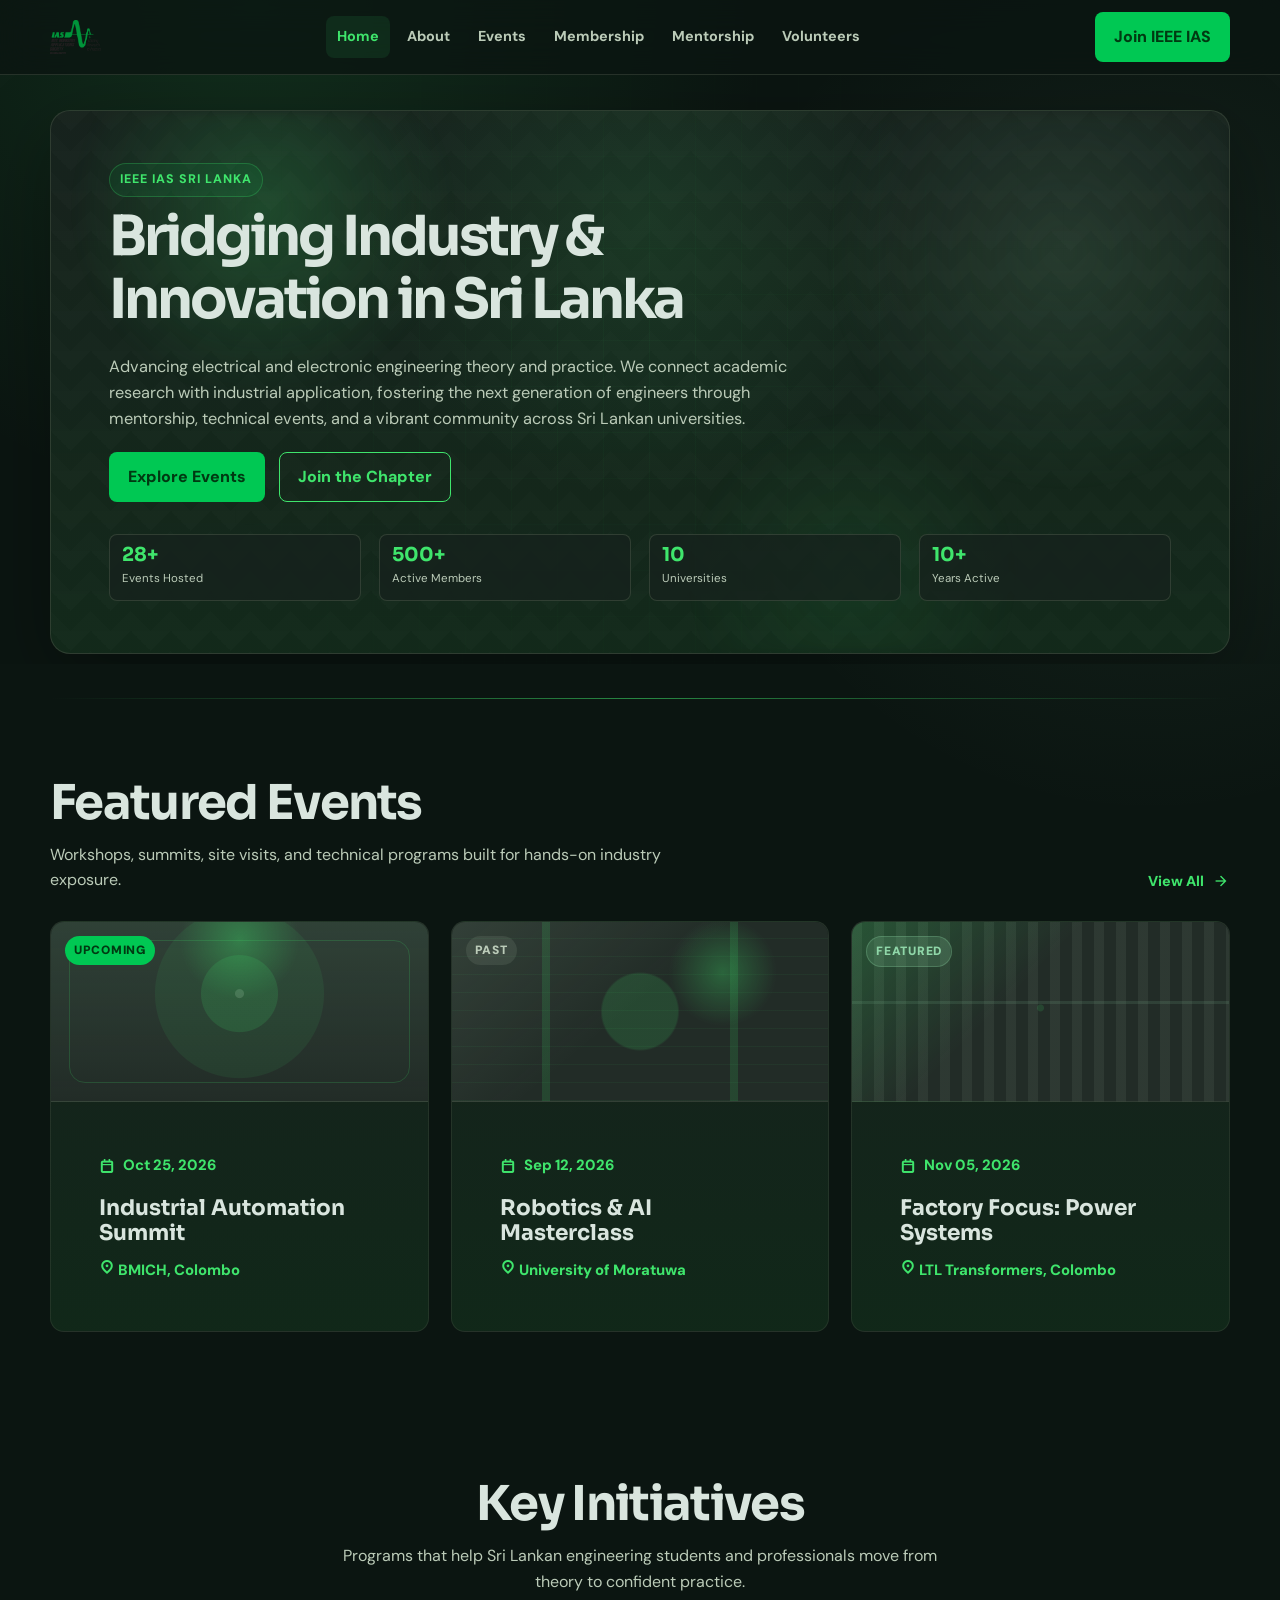
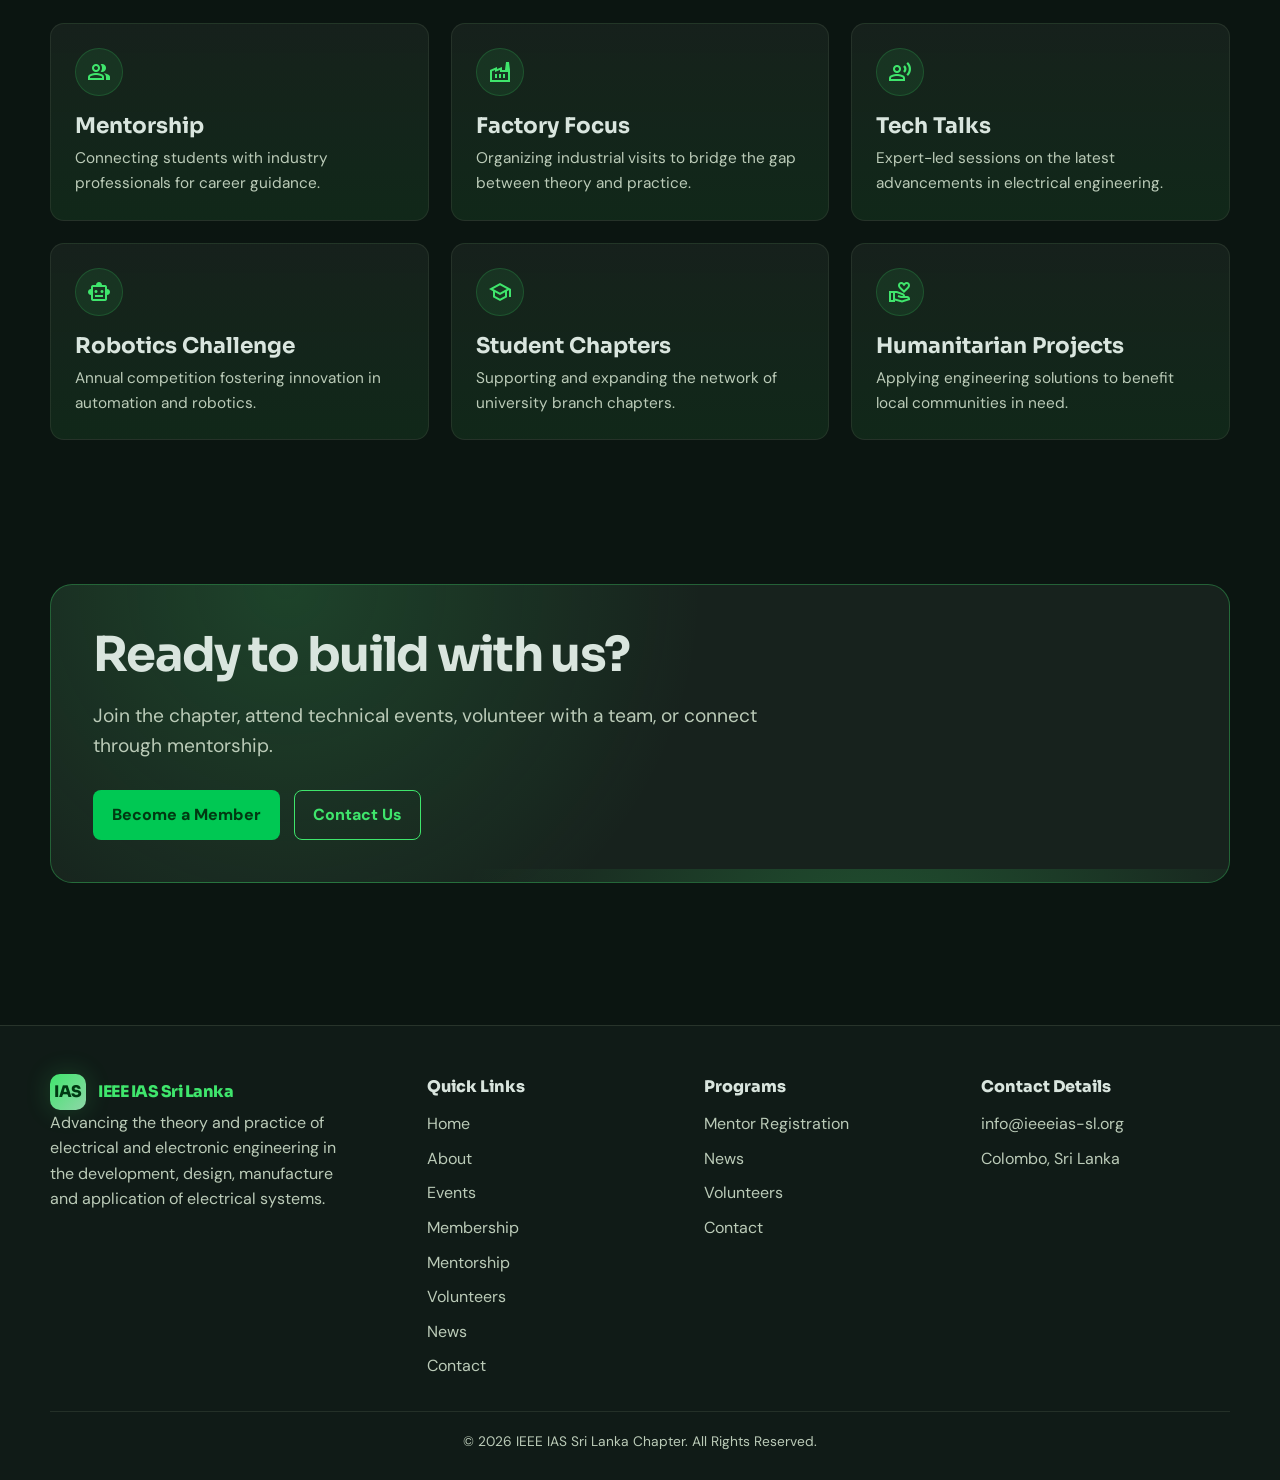
==== index.html @ dbc1af35 "web basics" ====
﻿<!DOCTYPE html>
<html lang="en">
<head>
  <meta charset="UTF-8">
  <meta name="viewport" content="width=device-width, initial-scale=1.0">
  <title>IEEE IAS Sri Lanka</title>
  <link rel="preconnect" href="https://fonts.googleapis.com">
  <link rel="preconnect" href="https://fonts.gstatic.com" crossorigin>
  <link href="https://fonts.googleapis.com/css2?family=DM+Sans:wght@400;500;700;800&family=Sora:wght@400;700;800&display=swap" rel="stylesheet">
  <link rel="stylesheet" href="https://fonts.googleapis.com/css2?family=Material+Symbols+Outlined:wght@100..700&display=swap">
  <link rel="stylesheet" href="assets/css/styles.css">
</head>
<body data-page="home">
  <div class="loader" id="pageLoader">
    <div class="loader-content">
      <div class="loader-spinner"></div>
      <p class="loader-text">Loading IEEE IAS Sri Lanka</p>
    </div>
  </div>
  <header class="site-header">
    <div class="container nav">
      <a class="brand" href="index.html"><img class="brand-logo" src="assets/images/Layer 0.png" alt="IEEE IAS Sri Lanka"></a>
      <nav class="nav-links" aria-label="Main navigation">
        <a href="index.html">Home</a>
        <a href="about.html">About</a>
        <a href="event-detail.html">Events</a>
        <a href="membership.html">Membership</a>
        <a href="mentorship.html">Mentorship</a>
        <a href="volunteers.html">Volunteers</a>
      </nav>
      <div class="nav-actions">
        <a class="btn btn-primary" href="membership.html">Join IEEE IAS</a>
        <button class="menu-toggle" type="button" aria-label="Open menu" aria-expanded="false" data-menu-toggle><span></span><span></span><span></span></button>
      </div>
    </div>
  </header>
  <main>
    <section class="hero home-hero">
      <div class="container">
        <div class="hero-panel reveal">
          <div class="hero-panel-glow"></div>
          <div class="hero-panel-grid"></div>
          <div class="hero-copy reveal" style="--reveal-delay: 0.05s;">
            <span class="eyebrow">IEEE IAS Sri Lanka</span>
            <h1>Bridging Industry & Innovation in Sri Lanka</h1>
            <p class="lead">Advancing electrical and electronic engineering theory and practice. We connect academic research with industrial application, fostering the next generation of engineers through mentorship, technical events, and a vibrant community across Sri Lankan universities.</p>
            <div class="hero-actions">
              <a class="btn btn-primary" href="events.html">Explore Events</a>
              <a class="btn btn-secondary" href="membership.html">Join the Chapter</a>
            </div>
          </div>
          <div class="stats reveal" style="--reveal-delay: 0.18s;">
            <div class="stat"><strong data-count="28" data-suffix="+">0</strong><span>Events Hosted</span></div>
            <div class="stat"><strong data-count="500" data-suffix="+">0</strong><span>Active Members</span></div>
            <div class="stat"><strong data-count="10">0</strong><span>Universities</span></div>
            <div class="stat"><strong data-count="10" data-suffix="+">0</strong><span>Years Active</span></div>
          </div>
        </div>
      </div>
    </section>

    <div class="container">
      <div class="home-divider"></div>
    </div>

    <section class="section">
      <div class="container">
        <div class="section-header reveal" style="--reveal-delay: 0.08s;">
          <div>
            <h2>Featured Events</h2>
            <p>Workshops, summits, site visits, and technical programs built for hands-on industry exposure.</p>
          </div>
          <a class="section-link" href="events.html">View All <span class="material-symbols-outlined">arrow_forward</span></a>
        </div>
        <div class="grid grid-3 feature-grid">
          <article class="card event-card home-card reveal" style="--reveal-delay: 0.12s;">
            <div class="media conference poster industrial-poster">
              <span class="badge primary home-badge">Upcoming</span>
            </div>
            <div class="event-meta compact"><span><span class="material-symbols-outlined">calendar_today</span> Oct 25, 2026</span></div>
            <h3>Industrial Automation Summit</h3>
            <div class="event-meta"><span><span class="material-symbols-outlined">location_on</span> BMICH, Colombo</span></div>
          </article>
          <article class="card event-card home-card reveal" style="--reveal-delay: 0.18s;">
            <div class="media robotics poster robotics-poster">
              <span class="badge ghost home-badge">Past</span>
            </div>
            <div class="event-meta compact"><span><span class="material-symbols-outlined">calendar_today</span> Sep 12, 2026</span></div>
            <h3>Robotics & AI Masterclass</h3>
            <div class="event-meta"><span><span class="material-symbols-outlined">location_on</span> University of Moratuwa</span></div>
          </article>
          <article class="card event-card home-card reveal" style="--reveal-delay: 0.24s;">
            <div class="media factory poster factory-poster">
              <span class="badge soft home-badge">Featured</span>
            </div>
            <div class="event-meta compact"><span><span class="material-symbols-outlined">calendar_today</span> Nov 05, 2026</span></div>
            <h3>Factory Focus: Power Systems</h3>
            <div class="event-meta"><span><span class="material-symbols-outlined">location_on</span> LTL Transformers, Colombo</span></div>
          </article>
        </div>
      </div>
    </section>

    <section class="section">
      <div class="container">
        <div class="section-header center reveal" style="--reveal-delay: 0.08s;">
          <h2>Key Initiatives</h2>
          <p>Programs that help Sri Lankan engineering students and professionals move from theory to confident practice.</p>
        </div>
        <div class="grid grid-3 initiative-grid">
          <div class="card initiative-card reveal" style="--reveal-delay: 0.10s;"><div class="icon"><span class="material-symbols-outlined">group</span></div><h3>Mentorship</h3><p>Connecting students with industry professionals for career guidance.</p></div>
          <div class="card initiative-card reveal" style="--reveal-delay: 0.14s;"><div class="icon"><span class="material-symbols-outlined">factory</span></div><h3>Factory Focus</h3><p>Organizing industrial visits to bridge the gap between theory and practice.</p></div>
          <div class="card initiative-card reveal" style="--reveal-delay: 0.18s;"><div class="icon"><span class="material-symbols-outlined">record_voice_over</span></div><h3>Tech Talks</h3><p>Expert-led sessions on the latest advancements in electrical engineering.</p></div>
          <div class="card initiative-card reveal" style="--reveal-delay: 0.22s;"><div class="icon"><span class="material-symbols-outlined">smart_toy</span></div><h3>Robotics Challenge</h3><p>Annual competition fostering innovation in automation and robotics.</p></div>
          <div class="card initiative-card reveal" style="--reveal-delay: 0.26s;"><div class="icon"><span class="material-symbols-outlined">school</span></div><h3>Student Chapters</h3><p>Supporting and expanding the network of university branch chapters.</p></div>
          <div class="card initiative-card reveal" style="--reveal-delay: 0.30s;"><div class="icon"><span class="material-symbols-outlined">volunteer_activism</span></div><h3>Humanitarian Projects</h3><p>Applying engineering solutions to benefit local communities in need.</p></div>
        </div>
      </div>
    </section>

    <section class="section">
      <div class="container cta reveal" style="--reveal-delay: 0.08s;">
        <h2>Ready to build with us?</h2>
        <p class="lead">Join the chapter, attend technical events, volunteer with a team, or connect through mentorship.</p>
        <div class="section-actions">
          <a class="btn btn-primary" href="membership.html">Become a Member</a>
          <a class="btn btn-secondary" href="contact.html">Contact Us</a>
        </div>
      </div>
    </section>
  </main>
  <footer class="site-footer">
    <div class="container footer-grid">
      <div class="footer-brand">
        <a class="brand" href="index.html"><span class="brand-mark">IAS</span><span>IEEE IAS Sri Lanka</span></a>
        <p>Advancing the theory and practice of electrical and electronic engineering in the development, design, manufacture and application of electrical systems.</p>
      </div>
      <div>
        <span class="footer-title">Quick Links</span>
        <div class="footer-links"><a href="index.html">Home</a><a href="about.html">About</a><a href="events.html">Events</a><a href="membership.html">Membership</a><a href="mentorship.html">Mentorship</a><a href="volunteers.html">Volunteers</a><a href="news.html">News</a><a href="contact.html">Contact</a></div>
      </div>
      <div>
        <span class="footer-title">Programs</span>
        <div class="footer-links"><a href="mentor-registration.html">Mentor Registration</a><a href="news.html">News</a><a href="volunteers.html">Volunteers</a><a href="contact.html">Contact</a></div>
      </div>
      <div>
        <span class="footer-title">Contact Details</span>
        <div class="footer-links"><a href="mailto:info@ieeeias-sl.org">info@ieeeias-sl.org</a><span>Colombo, Sri Lanka</span></div>
      </div>
    </div>
    <div class="container copyright">© 2026 IEEE IAS Sri Lanka Chapter. All Rights Reserved.</div>
  </footer>
  <div class="toast" data-toast></div>
  <script src="assets/js/main.js"></script>
</body>
</html>
---- assets/css/styles.css ----
:root {
  --background: #0b1511;
  --surface: #122a1a;
  --surface-soft: #17221d;
  --surface-high: #222c27;
  --surface-bright: #313c36;
  --primary: #3fe56c;
  --primary-strong: #00c853;
  --primary-deep: #003912;
  --secondary: #8fd6a8;
  --tertiary: #aed2b4;
  --text: #d9e5de;
  --muted: #bbcbb8;
  --outline: #3c4a3c;
  --outline-bright: #869583;
  --danger: #ffb4ab;
  --shadow: 0 24px 80px rgba(0, 0, 0, 0.3);
  --glow: 0 0 26px rgba(63, 229, 108, 0.2);
  --radius: 14px;
  --radius-sm: 8px;
  --container: 1180px;
}

* {
  box-sizing: border-box;
}

html {
  scroll-behavior: smooth;
}

body {
  margin: 0;
  background:
    radial-gradient(circle at 20% 0%, rgba(63, 229, 108, 0.12), transparent 32rem),
    radial-gradient(circle at 90% 12%, rgba(143, 214, 168, 0.08), transparent 28rem),
    var(--background);
  color: var(--text);
  font-family: "DM Sans", "Segoe UI", sans-serif;
  line-height: 1.6;
  overflow-x: hidden;
}

body.menu-open {
  overflow: hidden;
}

/* Loader */
.loader {
  position: fixed;
  top: 0;
  left: 0;
  width: 100%;
  height: 100%;
  background: var(--background);
  display: flex;
  align-items: center;
  justify-content: center;
  z-index: 9999;
  opacity: 1;
  transition: opacity 0.6s ease-out;
}

.loader.hidden {
  opacity: 0;
  pointer-events: none;
}

.loader-content {
  text-align: center;
}

.loader-spinner {
  width: 50px;
  height: 50px;
  border: 3px solid rgba(63, 229, 108, 0.2);
  border-top: 3px solid var(--primary);
  border-radius: 50%;
  margin: 0 auto 24px;
  animation: spin 1s linear infinite;
}

@keyframes spin {
  0% {
    transform: rotate(0deg);
  }
  100% {
    transform: rotate(360deg);
  }
}

.loader-text {
  color: var(--primary);
  font-size: 1rem;
  font-weight: 600;
  letter-spacing: 0.05em;
  margin: 0;
  animation: pulse-text 1.5s ease-in-out infinite;
}

@keyframes pulse-text {
  0%, 100% {
    opacity: 0.6;
  }
  50% {
    opacity: 1;
  }
}

a {
  color: inherit;
  text-decoration: none;
}

img {
  display: block;
  max-width: 100%;
}

button,
input,
select,
textarea {
  font: inherit;
}

::selection {
  background: rgba(0, 200, 83, 0.35);
  color: var(--text);
}

.container {
  width: min(100% - 40px, var(--container));
  margin-inline: auto;
}

.site-header {
  position: fixed;
  inset: 0 0 auto 0;
  z-index: 50;
  background: rgba(11, 21, 17, 0.78);
  border-bottom: 1px solid rgba(60, 74, 60, 0.55);
  backdrop-filter: blur(16px);
}

.nav {
  min-height: 74px;
  display: flex;
  align-items: center;
  justify-content: space-between;
  gap: 24px;
}

.brand {
  display: inline-flex;
  align-items: center;
  gap: 12px;
  font-family: "Sora", sans-serif;
  font-weight: 800;
  letter-spacing: -0.03em;
  color: var(--primary);
  white-space: nowrap;
}

.site-header .brand {
  gap: 0;
}

.brand-logo {
  display: block;
  height: 34px;
  width: auto;
}

.brand-mark {
  width: 36px;
  height: 36px;
  display: grid;
  place-items: center;
  color: var(--primary-deep);
  background: linear-gradient(135deg, var(--primary), var(--secondary));
  border-radius: 10px;
  box-shadow: var(--glow);
}

.nav-links {
  display: flex;
  align-items: center;
  gap: 6px;
}

.nav-links a {
  padding: 9px 11px;
  border-radius: 8px;
  color: var(--muted);
  font-size: 0.9rem;
  font-weight: 700;
  transition: color 0.2s ease, background 0.2s ease;
}

.nav-links a:hover,
.nav-links a.active {
  color: var(--primary);
  background: rgba(63, 229, 108, 0.09);
}

.nav-actions {
  display: flex;
  align-items: center;
  gap: 12px;
}

.breadcrumb-bar {
  padding: 18px 0 0;
}

.breadcrumb {
  display: flex;
  align-items: center;
  flex-wrap: wrap;
  gap: 10px;
  color: var(--muted);
  font-size: 0.9rem;
  font-weight: 700;
}

.breadcrumb a {
  color: var(--secondary);
  transition: color 0.2s ease;
}

.breadcrumb a:hover {
  color: var(--primary);
}

.breadcrumb-separator {
  color: var(--outline-bright);
}

.breadcrumb [aria-current="page"] {
  color: var(--text);
}

.menu-toggle {
  display: none;
  width: 44px;
  height: 44px;
  border: 1px solid var(--outline);
  border-radius: 10px;
  background: var(--surface-soft);
  color: var(--primary);
  cursor: pointer;
}

.menu-toggle span {
  display: block;
  width: 18px;
  height: 2px;
  margin: 4px auto;
  background: currentColor;
  border-radius: 999px;
}

.btn {
  display: inline-flex;
  align-items: center;
  justify-content: center;
  gap: 8px;
  min-height: 44px;
  padding: 11px 18px;
  border: 1px solid transparent;
  border-radius: 8px;
  cursor: pointer;
  font-weight: 800;
  transition: transform 0.2s ease, box-shadow 0.2s ease, background 0.2s ease, border-color 0.2s ease;
}

.btn:hover {
  transform: translateY(-2px);
}

.btn-primary {
  background: var(--primary-strong);
  color: var(--primary-deep);
  box-shadow: 0 0 0 rgba(63, 229, 108, 0);
}

.btn-primary:hover {
  box-shadow: var(--glow);
}

.btn-secondary {
  background: transparent;
  color: var(--primary);
  border-color: var(--primary);
}

.btn-secondary:hover {
  background: rgba(63, 229, 108, 0.09);
}

.btn-soft {
  background: rgba(143, 214, 168, 0.12);
  color: var(--secondary);
  border-color: rgba(143, 214, 168, 0.28);
}

main {
  padding-top: 74px;
}

.hero {
  position: relative;
  isolation: isolate;
  padding: 86px 0 64px;
  overflow: hidden;
}

.home-hero {
  min-height: auto;
  display: flex;
  align-items: flex-start;
  padding-top: 36px;
  padding-bottom: 10px;
}

.home-hero .reveal {
  opacity: 1;
  transform: none;
}

.hero-panel {
  position: relative;
  overflow: hidden;
  padding: clamp(32px, 4.8vw, 52px) clamp(36px, 5.8vw, 58px) clamp(34px, 4.5vw, 52px);
  border: 1px solid rgba(60, 74, 60, 0.65);
  border-radius: 20px;
  background:
    linear-gradient(180deg, rgba(23, 34, 29, 0.95), rgba(18, 42, 26, 0.86)),
    var(--surface-soft);
  box-shadow: var(--shadow);
}

.hero-panel::before,
.hero-panel::after {
  content: "";
  position: absolute;
  inset: 0;
  pointer-events: none;
}

.hero-panel::before {
  background-image:
    linear-gradient(135deg, rgba(255, 255, 255, 0.025) 25%, transparent 25%),
    linear-gradient(225deg, rgba(255, 255, 255, 0.025) 25%, transparent 25%),
    linear-gradient(45deg, rgba(255, 255, 255, 0.02) 25%, transparent 25%),
    linear-gradient(315deg, rgba(255, 255, 255, 0.02) 25%, transparent 25%);
  background-position: 20px 0, 20px 0, 0 0, 0 0;
  background-size: 40px 40px;
  opacity: 0.35;
  mix-blend-mode: screen;
}

.hero-panel::after {
  background: radial-gradient(circle at 50% 20%, rgba(63, 229, 108, 0.1), transparent 38%);
}

.hero-panel-grid,
.hero-panel-glow {
  position: absolute;
  inset: 0;
}

.hero-panel-grid {
  background-image:
    linear-gradient(90deg, rgba(63, 229, 108, 0.06) 1px, transparent 1px),
    linear-gradient(0deg, rgba(63, 229, 108, 0.05) 1px, transparent 1px);
  background-size: 46px 46px;
  mask-image: radial-gradient(circle at 50% 42%, #000 0%, transparent 74%);
  opacity: 0.6;
  animation: gridFloat 18s linear infinite;
}

.hero-panel-glow {
  background:
    radial-gradient(circle at 18% 18%, rgba(63, 229, 108, 0.2), transparent 18%),
    radial-gradient(circle at 86% 26%, rgba(143, 214, 168, 0.12), transparent 22%),
    radial-gradient(circle at 68% 86%, rgba(63, 229, 108, 0.08), transparent 18%);
  filter: blur(6px);
  animation: pulseDrift 10s ease-in-out infinite;
}

.hero-copy,
.stats {
  position: relative;
  z-index: 1;
}

.hero-copy {
  max-width: 760px;
}

.home-hero h1 {
  font-size: clamp(2rem, 4.5vw, 3.45rem);
}

.home-hero .lead {
  max-width: 700px;
  font-size: clamp(0.95rem, 1.6vw, 1.02rem);
}

.hero-copy .eyebrow {
  margin-bottom: 8px;
}

.hero-copy .lead {
  margin-top: 22px;
}

.hero-copy .hero-actions {
  margin-top: 20px;
}

.home-divider {
  height: 1px;
  margin: 34px 0 4px;
  background: linear-gradient(90deg, transparent, rgba(63, 229, 108, 0.55), transparent);
}

.hero::before,
.pattern-panel::before {
  content: "";
  position: absolute;
  inset: 0;
  z-index: -1;
  opacity: 0.25;
  background-image:
    linear-gradient(90deg, rgba(63, 229, 108, 0.08) 1px, transparent 1px),
    linear-gradient(0deg, rgba(63, 229, 108, 0.07) 1px, transparent 1px);
  background-size: 42px 42px;
  mask-image: radial-gradient(circle at center, #000 0%, transparent 72%);
}

.hero-grid {
  display: grid;
  grid-template-columns: minmax(0, 1.12fr) minmax(280px, 0.88fr);
  gap: 38px;
  align-items: center;
}

.about-hero .hero-grid {
  grid-template-columns: 1fr;
}

.about-hero .container {
  width: min(100% - 40px, 1320px);
}

.about-hero-panel {
  position: relative;
  overflow: hidden;
  width: 100%;
  min-height: clamp(360px, 48vw, 520px);
  padding: clamp(48px, 6vw, 88px) clamp(32px, 7vw, 96px);
  border: 1px solid rgba(60, 74, 60, 0.65);
  border-radius: 26px;
  background:
    linear-gradient(180deg, rgba(23, 34, 29, 0.95), rgba(18, 42, 26, 0.9)),
    var(--surface-soft);
  box-shadow: var(--shadow);
  text-align: center;
}

.about-hero-panel .hero-panel-grid,
.about-hero-panel .hero-panel-glow {
  position: absolute;
  inset: 0;
}

.about-hero-panel .hero-panel-grid {
  background-image:
    linear-gradient(90deg, rgba(63, 229, 108, 0.06) 1px, transparent 1px),
    linear-gradient(0deg, rgba(63, 229, 108, 0.05) 1px, transparent 1px);
  background-size: 46px 46px;
  mask-image: radial-gradient(circle at 50% 40%, #000 0%, transparent 72%);
  opacity: 0.45;
}

.about-hero-panel .hero-panel-glow {
  background:
    radial-gradient(circle at 50% 18%, rgba(63, 229, 108, 0.16), transparent 24%),
    radial-gradient(circle at 16% 22%, rgba(143, 214, 168, 0.08), transparent 18%),
    radial-gradient(circle at 84% 18%, rgba(63, 229, 108, 0.08), transparent 18%);
  filter: blur(6px);
}

.about-hero-panel .hero-panel-content {
  position: relative;
  z-index: 1;
  display: grid;
  justify-items: center;
  align-content: center;
  gap: 20px;
}

.about-hero-panel .breadcrumb {
  justify-content: center;
  gap: 8px;
  font-size: 0.82rem;
}

.about-hero-panel .breadcrumb a,
.about-hero-panel .breadcrumb [aria-current="page"] {
  padding: 3px 8px;
  border-radius: 999px;
  background: rgba(255, 255, 255, 0.04);
}

.about-hero-panel .breadcrumb a {
  border: 1px solid rgba(63, 229, 108, 0.14);
}

.about-hero-panel h1 {
  max-width: 900px;
  font-size: clamp(2.8rem, 6vw, 5rem);
}

.about-hero-panel .lead {
  max-width: 860px;
  margin-top: 0;
  font-size: clamp(1.1rem, 2.2vw, 1.32rem);
}

.about-hero-panel .eyebrow {
  margin-bottom: 2px;
}

.about-summary-grid {
  margin-top: 77px;
}

.about-summary-card {
  min-height: 100%;
  transition: transform 0.25s ease, box-shadow 0.25s ease, border-color 0.25s ease;
}

.about-summary-card:hover {
  transform: translateY(-6px);
  box-shadow: 0 12px 32px rgba(0, 0, 0, 0.3), var(--glow);
  border-color: rgba(63, 229, 108, 0.52);
}

.events-detail-page .hero {
  padding-top: 68px;
  padding-bottom: 28px;
}

.events-detail-page .hero-grid {
  grid-template-columns: 1fr;
  gap: 12px;
}

.events-detail-page .event-hero-panel {
  position: relative;
  overflow: hidden;
  width: 100%;
  padding: clamp(34px, 4.8vw, 56px) clamp(24px, 6vw, 64px) 24px;
  border-radius: 22px;
  background: rgba(18, 42, 26, 0.42);
  box-shadow: none;
  text-align: center;
}

.events-detail-page .hero-panel-grid,
.events-detail-page .hero-panel-glow {
  position: absolute;
  inset: 0;
}

.events-detail-page .hero-panel-grid {
  background-image:
    linear-gradient(90deg, rgba(63, 229, 108, 0.05) 1px, transparent 1px),
    linear-gradient(0deg, rgba(63, 229, 108, 0.04) 1px, transparent 1px);
  background-size: 42px 42px;
  opacity: 0.35;
}

.events-detail-page .hero-panel-glow {
  background:
    radial-gradient(circle at 50% 10%, rgba(63, 229, 108, 0.14), transparent 20%),
    radial-gradient(circle at 18% 18%, rgba(143, 214, 168, 0.05), transparent 18%),
    radial-gradient(circle at 82% 18%, rgba(63, 229, 108, 0.05), transparent 18%);
  filter: blur(4px);
}

.events-detail-page .hero-panel-content {
  position: relative;
  z-index: 1;
  display: grid;
  justify-items: center;
  gap: 14px;
}

.events-detail-page .hero-panel-content h1 {
  max-width: 700px;
  font-size: clamp(2.2rem, 5vw, 4rem);
}

.events-detail-page .hero-panel-content .lead {
  max-width: 760px;
  margin-top: 0;
  font-size: clamp(1rem, 1.8vw, 1.1rem);
}

.event-filter-tabs {
  justify-content: center;
  gap: 18px;
  margin-top: 0;
}

.event-filter-tabs .btn {
  position: relative;
  min-height: auto;
  padding: 0 2px 12px;
  border: 0;
  border-radius: 0;
  background: transparent;
  box-shadow: none;
  color: var(--muted);
  font-size: 0.88rem;
  font-weight: 700;
}

.event-filter-tabs .btn:hover {
  transform: none;
  color: var(--text);
  box-shadow: none;
  background: transparent;
}

.event-filter-tabs .btn-primary {
  color: var(--primary);
}

.event-filter-tabs .btn-primary::after {
  content: "";
  position: absolute;
  left: 4px;
  right: 4px;
  bottom: 2px;
  height: 2px;
  border-radius: 999px;
  background: var(--primary);
}

.event-hero-divider {
  width: 100%;
  height: 1px;
  margin-top: 18px;
  background: linear-gradient(90deg, transparent, rgba(63, 229, 108, 0.15), transparent);
}

.event-section-header h2 {
  display: flex;
  align-items: center;
  gap: 10px;
}

.event-section-header .material-symbols-outlined {
  color: var(--primary);
  font-size: 22px;
}

.event-cards-large {
  grid-template-columns: repeat(2, minmax(0, 1fr));
}

.event-gallery-grid {
  grid-template-columns: repeat(4, minmax(0, 1fr));
}

.event-card {
  gap: 14px;
  transition: transform 0.25s ease, box-shadow 0.25s ease, border-color 0.25s ease;
}

.event-card:hover {
  transform: translateY(-6px);
  box-shadow: 0 12px 32px rgba(0, 0, 0, 0.3), var(--glow);
  border-color: rgba(63, 229, 108, 0.52);
}

.event-card:hover .media {
  transform: scale(1.02);
  filter: brightness(1.08);
}

.event-card .media {
  transition: transform 0.3s ease, filter 0.3s ease;
}



.event-card .media .badge {
  position: absolute;
  top: 14px;
  left: 14px;
  z-index: 2;
}

.event-year-chip {
  position: absolute;
  top: 14px;
  right: 14px;
  z-index: 2;
  padding: 5px 9px;
  border-radius: 6px;
  background: rgba(255, 255, 255, 0.16);
  color: var(--text);
  font-size: 0.72rem;
  font-weight: 800;
  letter-spacing: 0.04em;
}

.event-card-topline {
  display: flex;
  justify-content: flex-end;
  color: var(--muted);
  font-size: 0.9rem;
}

.event-card-topline span {
  display: inline-flex;
  align-items: center;
  gap: 8px;
}

.event-card-topline .material-symbols-outlined,
.event-meta .material-symbols-outlined {
  font-size: 16px;
}

.event-card .event-meta {
  margin-top: -2px;
}

.event-card .btn-secondary {
  align-self: flex-end;
  min-height: auto;
  padding: 0;
  border: 0;
  background: transparent;
  color: var(--primary);
  box-shadow: none;
}

.event-card .btn-secondary:hover {
  transform: none;
  background: transparent;
  box-shadow: none;
}

.section-link {
  display: inline-flex;
  align-items: center;
  gap: 8px;
  color: var(--primary);
  font-size: 0.9rem;
  font-weight: 800;
  white-space: nowrap;
}

.section-link .material-symbols-outlined {
  font-size: 18px;
}

.eyebrow {
  display: inline-flex;
  align-items: center;
  gap: 8px;
  width: fit-content;
  margin-bottom: 18px;
  padding: 6px 10px;
  border: 1px solid rgba(63, 229, 108, 0.25);
  border-radius: 999px;
  background: rgba(0, 200, 83, 0.09);
  color: var(--primary);
  font-size: 0.78rem;
  font-weight: 800;
  letter-spacing: 0.08em;
  text-transform: uppercase;
}

h1,
h2,
h3,
h4 {
  font-family: "Sora", sans-serif;
  line-height: 1.15;
  margin: 0;
}

h1 {
  max-width: 780px;
  font-size: clamp(2.35rem, 6vw, 4.85rem);
  letter-spacing: -0.055em;
}

h2 {
  font-size: clamp(2rem, 4vw, 3rem);
  letter-spacing: -0.035em;
}

h3 {
  font-size: 1.35rem;
}

p {
  margin: 0;
  color: var(--muted);
}

.lead {
  max-width: 720px;
  margin-top: 18px;
  color: var(--muted);
  font-size: clamp(1.03rem, 2vw, 1.2rem);
}

.hero-actions,
 .section-actions {
  display: flex;
  flex-wrap: wrap;
  gap: 14px;
  margin-top: 28px;
}

.stats {
  display: grid;
  grid-template-columns: repeat(4, 1fr);
  gap: 18px;
  margin-top: 32px;
}

.stat {
  padding: 10px 12px;
  border: 1px solid rgba(60, 74, 60, 0.7);
  border-radius: var(--radius-sm);
  background: rgba(23, 34, 29, 0.78);
}

.stat strong {
  display: block;
  color: var(--primary);
  font-family: "Sora", sans-serif;
  font-size: 1.2rem;
  line-height: 1;
}

.stat span {
  color: var(--muted);
  font-size: 0.72rem;
}

.visual-card {
  position: relative;
  min-height: 430px;
  border: 1px solid rgba(60, 74, 60, 0.72);
  border-radius: 22px;
  overflow: hidden;
  background:
    linear-gradient(150deg, rgba(63, 229, 108, 0.18), transparent 36%),
    linear-gradient(330deg, rgba(143, 214, 168, 0.14), transparent 35%),
    var(--surface-soft);
  box-shadow: var(--shadow);
  transition: transform 0.25s ease, box-shadow 0.25s ease, border-color 0.25s ease;
}

.visual-card:hover {
  transform: translateY(-8px);
  box-shadow: 0 16px 40px rgba(0, 0, 0, 0.4), var(--glow);
  border-color: rgba(63, 229, 108, 0.88);
}

.visual-card::before {
  content: "";
  position: absolute;
  inset: 26px;
  border: 1px solid rgba(63, 229, 108, 0.22);
  border-radius: 18px;
}

.visual-card::after {
  content: "";
  position: absolute;
  width: 230px;
  height: 230px;
  right: -48px;
  top: -36px;
  border-radius: 50%;
  background: radial-gradient(circle, rgba(63, 229, 108, 0.35), transparent 70%);
  filter: blur(8px);
}

.visual-content {
  position: absolute;
  inset: auto 24px 24px 24px;
  z-index: 2;
  padding: 20px;
  border: 1px solid rgba(63, 229, 108, 0.28);
  border-radius: var(--radius);
  background: rgba(11, 21, 17, 0.75);
  backdrop-filter: blur(12px);
}

.signal-grid {
  position: absolute;
  inset: 0;
  background:
    radial-gradient(circle at 32% 32%, rgba(63, 229, 108, 0.22) 0 2px, transparent 3px),
    radial-gradient(circle at 70% 46%, rgba(143, 214, 168, 0.18) 0 2px, transparent 3px),
    linear-gradient(135deg, transparent 0 48%, rgba(63, 229, 108, 0.16) 49% 51%, transparent 52%),
    linear-gradient(45deg, transparent 0 58%, rgba(143, 214, 168, 0.12) 59% 61%, transparent 62%);
  background-size: 96px 96px, 118px 118px, 100% 100%, 100% 100%;
  opacity: 0.78;
}

.feature-grid {
  align-items: stretch;
}

.home-card {
  padding: 0;
  display: flex;
  flex-direction: column;
  overflow: hidden;
  transition: transform 0.25s ease, border-color 0.25s ease, box-shadow 0.25s ease;
}

.feature-grid .home-card:hover,
.feature-grid .home-card:focus-within {
  transform: translateY(-8px);
  border-color: rgba(63, 229, 108, 0.62);
  box-shadow: 0 0 0 1px rgba(63, 229, 108, 0.12), var(--shadow), var(--glow);
}

.feature-grid .home-card .poster {
  transition: transform 0.35s ease, filter 0.35s ease;
}

.feature-grid .home-card:hover .poster,
.feature-grid .home-card:focus-within .poster {
  transform: scale(1.03);
  filter: saturate(1.1);
}

.feature-grid .home-card .home-badge {
  transition: transform 0.25s ease, box-shadow 0.25s ease, background 0.25s ease;
}

.feature-grid .home-card:hover .home-badge,
.feature-grid .home-card:focus-within .home-badge {
  transform: translateY(-2px);
  box-shadow: 0 10px 24px rgba(0, 0, 0, 0.22);
}

.home-card h3,
.home-card p,
.home-card .event-meta {
  padding-inline: 24px;
}

.home-card .event-meta:last-child {
  padding-bottom: 24px;
}

.home-card h3 {
  padding-top: 2px;
}

.home-badge {
  position: absolute;
  top: 14px;
  left: 14px;
  z-index: 2;
}

.poster {
  position: relative;
  min-height: 180px;
  margin: 0;
  border-bottom: 1px solid rgba(60, 74, 60, 0.55);
  overflow: hidden;
}

.poster::before,
.poster::after {
  content: "";
  position: absolute;
  inset: 0;
}

.industrial-poster {
  background:
    radial-gradient(circle at 50% 44%, rgba(63, 229, 108, 0.12) 0 8%, transparent 8.5%),
    radial-gradient(circle at 50% 42%, rgba(63, 229, 108, 0.16), transparent 36%),
    linear-gradient(180deg, rgba(14, 22, 19, 0.2), rgba(11, 21, 17, 0.92)),
    linear-gradient(135deg, rgba(143, 214, 168, 0.09), rgba(0, 0, 0, 0.1)),
    var(--surface-high);
}

.industrial-poster::before {
  background:
    radial-gradient(circle at 50% 40%, rgba(174, 210, 180, 0.2) 0 4px, transparent 5px),
    radial-gradient(circle at 50% 40%, rgba(63, 229, 108, 0.14) 0 38px, transparent 39px),
    radial-gradient(circle at 50% 40%, rgba(63, 229, 108, 0.08) 0 84px, transparent 85px);
  animation: posterGlow 8s ease-in-out infinite;
}

.industrial-poster::after {
  inset: 18px;
  border: 1px solid rgba(63, 229, 108, 0.18);
  border-radius: 16px;
}

.robotics-poster {
  background:
    radial-gradient(circle at 28% 38%, rgba(63, 229, 108, 0.16), transparent 14%),
    radial-gradient(circle at 72% 36%, rgba(143, 214, 168, 0.14), transparent 14%),
    radial-gradient(circle at 50% 54%, rgba(63, 229, 108, 0.22), transparent 26%),
    linear-gradient(180deg, rgba(14, 22, 19, 0.14), rgba(11, 21, 17, 0.92)),
    var(--surface-high);
}

.robotics-poster::before {
  background:
    linear-gradient(90deg, transparent 0 24%, rgba(63, 229, 108, 0.14) 24% 26%, transparent 26% 74%, rgba(63, 229, 108, 0.14) 74% 76%, transparent 76%),
    radial-gradient(circle at center, rgba(63, 229, 108, 0.15) 0 18%, transparent 19%);
  animation: pulseDrift 12s ease-in-out infinite;
}

.factory-poster {
  background:
    radial-gradient(circle at 52% 20%, rgba(63, 229, 108, 0.18), transparent 18%),
    linear-gradient(145deg, rgba(15, 23, 20, 0.12), rgba(11, 21, 17, 0.96)),
    repeating-linear-gradient(90deg, rgba(63, 229, 108, 0.05) 0 6px, transparent 6px 18px),
    var(--surface-high);
}

.factory-poster::before {
  background:
    radial-gradient(circle at 50% 48%, rgba(63, 229, 108, 0.14) 0 3px, transparent 4px),
    linear-gradient(180deg, transparent 0 44%, rgba(143, 214, 168, 0.12) 44% 46%, transparent 46% 100%);
  animation: gridFloat 14s linear infinite;
}

.event-meta.compact {
  padding-top: 18px;
  gap: 8px;
}

.event-meta.compact span {
  display: inline-flex;
  align-items: center;
  gap: 8px;
}

.event-meta.compact .material-symbols-outlined {
  font-size: 16px;
}

.initiative-grid {
  margin-top: 4px;
}

.initiative-card {
  min-height: 190px;
  transition: transform 0.25s ease, border-color 0.25s ease, box-shadow 0.25s ease, background 0.25s ease;
}

.initiative-card:hover,
.initiative-card:focus-within {
  transform: translateY(-8px);
  border-color: rgba(63, 229, 108, 0.66);
  box-shadow: 0 16px 34px rgba(0, 0, 0, 0.34), var(--glow);
  background: linear-gradient(180deg, rgba(26, 45, 34, 0.98), rgba(18, 42, 26, 0.94));
}

.initiative-card .icon {
  transition: transform 0.25s ease, box-shadow 0.25s ease;
}

.initiative-card:hover .icon,
.initiative-card:focus-within .icon {
  transform: translateY(-2px) scale(1.04);
  box-shadow: 0 10px 20px rgba(63, 229, 108, 0.2);
}

.initiative-card h3 {
  margin-bottom: 8px;
}

.initiative-card p {
  font-size: 0.96rem;
}

.footer-brand p {
  max-width: 28ch;
}

.newsletter-form {
  display: flex;
  gap: 8px;
  margin-top: 10px;
}

.newsletter-form input {
  flex: 1;
  min-width: 0;
  border: 1px solid var(--outline);
  border-radius: 8px;
  background: rgba(11, 21, 17, 0.78);
  color: var(--text);
  padding: 0 12px;
  outline: none;
}

.newsletter-form input:focus {
  border-color: var(--primary);
  box-shadow: 0 0 0 4px rgba(63, 229, 108, 0.14);
}

.newsletter-form .btn {
  min-height: 42px;
}

.section {
  padding: 72px 0;
}

.section-header {
  display: flex;
  align-items: end;
  justify-content: space-between;
  gap: 20px;
  margin-bottom: 28px;
}

.section-header.center {
  display: block;
  max-width: 780px;
  margin-inline: auto;
  text-align: center;
}

.section-header.center p {
  margin-inline: auto;
}

.section-header p {
  max-width: 640px;
  margin-top: 12px;
}

.grid {
  display: grid;
  gap: 22px;
}

.grid-2 {
  grid-template-columns: repeat(2, minmax(0, 1fr));
}

.grid-3 {
  grid-template-columns: repeat(3, minmax(0, 1fr));
}

.grid-4 {
  grid-template-columns: repeat(4, minmax(0, 1fr));
}

.card {
  position: relative;
  padding: 24px;
  border: 1px solid rgba(60, 74, 60, 0.42);
  border-radius: var(--radius);
  background: linear-gradient(180deg, rgba(23, 34, 29, 0.96), rgba(18, 42, 26, 0.92));
  transition: transform 0.25s ease, border-color 0.25s ease, box-shadow 0.25s ease;
  overflow: hidden;
}

.card:hover {
  transform: translateY(-5px);
  border-color: rgba(63, 229, 108, 0.48);
  box-shadow: var(--glow);
}

.card > * {
  position: relative;
  z-index: 1;
}

.card.muted {
  background: rgba(23, 34, 29, 0.62);
}

.icon {
  width: 48px;
  height: 48px;
  display: grid;
  place-items: center;
  margin-bottom: 18px;
  border: 1px solid rgba(63, 229, 108, 0.18);
  border-radius: 50%;
  background: rgba(63, 229, 108, 0.09);
  color: var(--primary);
  font-family: "Sora", sans-serif;
  font-weight: 800;
}

.badge {
  display: inline-flex;
  width: fit-content;
  align-items: center;
  gap: 6px;
  padding: 5px 9px;
  border-radius: 999px;
  font-size: 0.75rem;
  font-weight: 900;
  letter-spacing: 0.06em;
  text-transform: uppercase;
}

.badge.primary {
  background: var(--primary-strong);
  color: var(--primary-deep);
}

.badge.soft {
  background: rgba(143, 214, 168, 0.16);
  color: var(--secondary);
  border: 1px solid rgba(143, 214, 168, 0.26);
}

.badge.ghost {
  background: rgba(134, 149, 131, 0.18);
  color: var(--muted);
}

.event-card {
  min-height: 100%;
  display: flex;
  flex-direction: column;
  gap: 16px;
}

.event-meta,
.meta-line {
  display: flex;
  flex-wrap: wrap;
  gap: 10px 18px;
  color: var(--muted);
  font-size: 0.93rem;
}

.event-meta span,
.meta-line span {
  color: var(--primary);
  font-weight: 800;
}

.media {
  min-height: 180px;
  margin: -24px -24px 20px;
  border-bottom: 1px solid rgba(60, 74, 60, 0.55);
  background:
    radial-gradient(circle at 28% 26%, rgba(63, 229, 108, 0.26), transparent 20%),
    linear-gradient(135deg, rgba(143, 214, 168, 0.1), rgba(0, 0, 0, 0.1)),
    repeating-linear-gradient(45deg, rgba(63, 229, 108, 0.07) 0 1px, transparent 1px 18px),
    var(--surface-high);
}

.media.factory {
  background:
    linear-gradient(135deg, rgba(63, 229, 108, 0.22), transparent 42%),
    repeating-linear-gradient(90deg, rgba(187, 203, 184, 0.08) 0 10px, transparent 10px 22px),
    var(--surface-high);
}

.media.robotics {
  background:
    radial-gradient(circle at 72% 28%, rgba(63, 229, 108, 0.3), transparent 18%),
    linear-gradient(140deg, rgba(174, 210, 180, 0.12), transparent 48%),
    repeating-linear-gradient(0deg, rgba(63, 229, 108, 0.05) 0 1px, transparent 1px 18px),
    var(--surface-high);
}

.media.conference {
  background:
    radial-gradient(circle at 50% 10%, rgba(63, 229, 108, 0.33), transparent 24%),
    linear-gradient(180deg, rgba(143, 214, 168, 0.12), transparent),
    var(--surface-high);
}

.split {
  display: grid;
  grid-template-columns: 0.9fr 1.1fr;
  gap: 28px;
  align-items: start;
}

.panel {
  padding: 28px;
  border: 1px solid rgba(60, 74, 60, 0.55);
  border-radius: 18px;
  background: rgba(23, 34, 29, 0.7);
}

.steps {
  counter-reset: step;
  display: grid;
  gap: 14px;
}

.step {
  counter-increment: step;
  display: grid;
  grid-template-columns: auto 1fr;
  gap: 16px;
  align-items: start;
}

.step::before {
  content: counter(step);
  width: 42px;
  height: 42px;
  display: grid;
  place-items: center;
  border: 2px solid var(--primary);
  border-radius: 50%;
  color: var(--primary);
  font-family: "Sora", sans-serif;
  font-weight: 800;
  box-shadow: var(--glow);
}

.timeline {
  position: relative;
  display: grid;
  gap: 20px;
  padding-left: 30px;
}

.timeline::before {
  content: "";
  position: absolute;
  inset: 5px auto 5px 10px;
  width: 1px;
  background: var(--outline);
}

.timeline-item {
  position: relative;
}

.timeline-item::before {
  content: "";
  position: absolute;
  left: -28px;
  top: 5px;
  width: 17px;
  height: 17px;
  border: 3px solid var(--primary);
  border-radius: 50%;
  background: var(--background);
}

.form {
  display: grid;
  gap: 18px;
}

.form-grid {
  display: grid;
  grid-template-columns: repeat(2, minmax(0, 1fr));
  gap: 18px;
}

.field {
  display: grid;
  gap: 7px;
}

.field label {
  color: var(--muted);
  font-size: 0.86rem;
  font-weight: 800;
  letter-spacing: 0.04em;
}

.field input,
.field select,
.field textarea {
  width: 100%;
  border: 1px solid var(--outline);
  border-radius: 10px;
  background: rgba(11, 21, 17, 0.75);
  color: var(--text);
  padding: 12px 14px;
  outline: none;
  transition: border-color 0.2s ease, box-shadow 0.2s ease;
}

.field input:focus,
.field select:focus,
.field textarea:focus {
  border-color: var(--primary);
  box-shadow: 0 0 0 4px rgba(63, 229, 108, 0.14);
}

.field textarea {
  min-height: 130px;
  resize: vertical;
}

.form-step {
  display: none;
}

.form-step.active {
  display: grid;
  gap: 18px;
}

.progress-dots {
  display: flex;
  gap: 8px;
  margin: 22px 0;
}

.progress-dots span {
  flex: 1;
  height: 5px;
  border-radius: 999px;
  background: var(--surface-high);
}

.progress-dots span.active {
  background: var(--primary-strong);
}

.table-list {
  display: grid;
  gap: 12px;
}

.list-row {
  display: flex;
  justify-content: space-between;
  gap: 16px;
  padding: 14px 0;
  border-bottom: 1px solid rgba(60, 74, 60, 0.55);
}

.list-row:last-child {
  border-bottom: 0;
}

.cta {
  position: relative;
  overflow: hidden;
  padding: 42px;
  border: 1px solid rgba(63, 229, 108, 0.32);
  border-radius: 22px;
  background:
    radial-gradient(circle at 20% 0%, rgba(63, 229, 108, 0.17), transparent 26rem),
    var(--surface-soft);
}

.cta::after {
  content: "";
  position: absolute;
  inset: auto -20% -70% 20%;
  height: 220px;
  background: radial-gradient(circle, rgba(63, 229, 108, 0.25), transparent 70%);
}

.site-footer {
  margin-top: 70px;
  padding: 48px 0 28px;
  border-top: 1px solid rgba(60, 74, 60, 0.55);
  background: rgba(19, 30, 25, 0.72);
}

.footer-grid {
  display: grid;
  grid-template-columns: 1.4fr repeat(3, 1fr);
  gap: 28px;
}

.footer-title {
  display: block;
  margin-bottom: 12px;
  color: var(--text);
  font-family: "Sora", sans-serif;
  font-weight: 800;
}

.footer-links {
  display: grid;
  gap: 9px;
}

.footer-links a,
.footer-links span {
  color: var(--muted);
}

.footer-links a:hover {
  color: var(--primary);
}

.copyright {
  margin-top: 32px;
  padding-top: 18px;
  border-top: 1px solid rgba(60, 74, 60, 0.45);
  color: var(--muted);
  font-size: 0.86rem;
  text-align: center;
}

.reveal {
  opacity: 0;
  transform: translateY(22px);
  transition-delay: var(--reveal-delay, 0s);
  transition: opacity 0.7s ease, transform 0.7s ease;
}

.reveal.visible {
  opacity: 1;
  transform: translateY(0);
}

.toast {
  position: fixed;
  right: 20px;
  bottom: 20px;
  z-index: 80;
  max-width: 360px;
  padding: 15px 18px;
  border: 1px solid rgba(63, 229, 108, 0.35);
  border-radius: 12px;
  background: rgba(11, 21, 17, 0.94);
  color: var(--text);
  box-shadow: var(--shadow);
  transform: translateY(30px);
  opacity: 0;
  pointer-events: none;
  transition: opacity 0.25s ease, transform 0.25s ease;
}

.toast.show {
  opacity: 1;
  transform: translateY(0);
}

@media (max-width: 980px) {
  .menu-toggle {
    display: block;
  }

  .nav-links {
    position: fixed;
    top: 74px;
    right: 20px;
    left: 20px;
    display: grid;
    gap: 4px;
    padding: 18px;
    border: 1px solid var(--outline);
    border-radius: 16px;
    background: rgba(11, 21, 17, 0.96);
    box-shadow: var(--shadow);
    transform: translateY(-16px);
    opacity: 0;
    visibility: hidden;
    transition: opacity 0.2s ease, transform 0.2s ease, visibility 0.2s ease;
  }

  body.menu-open .nav-links {
    transform: translateY(0);
    opacity: 1;
    visibility: visible;
  }

  .nav-actions .btn {
    display: none;
  }

  .hero-grid,
  .split,
  .footer-grid {
    grid-template-columns: 1fr;
  }

  .home-hero {
    min-height: auto;
    padding-top: 6px;
    padding-bottom: 18px;
  }

  .hero-panel {
    padding: 10px 24px 20px;
  }

  .newsletter-form {
    flex-direction: column;
  }

  .grid-3,
  .grid-4 {
    grid-template-columns: repeat(2, minmax(0, 1fr));
  }

  .stats {
    grid-template-columns: repeat(2, 1fr);
  }
}

@media (max-width: 680px) {
  .container {
    width: min(100% - 28px, var(--container));
  }

  .hero-panel {
    border-radius: 18px;
  }

  .hero {
    padding-top: 60px;
  }

  .section {
    padding: 50px 0;
  }

  .section-header {
    display: block;
  }

  .section-header .btn {
    margin-top: 18px;
  }

  .grid-2,
  .grid-3,
  .grid-4,
  .form-grid {
    grid-template-columns: 1fr;
  }

  .visual-card {
    min-height: 330px;
  }

  .stats {
    grid-template-columns: 1fr;
  }

  .home-card h3,
  .home-card p,
  .home-card .event-meta {
    padding-inline: 18px;
  }

  .home-card .event-meta:last-child {
    padding-bottom: 18px;
  }

  .cta {
    padding: 28px;
  }
}

@keyframes pulseDrift {
  0%, 100% {
    transform: translateY(0);
    opacity: 0.75;
  }
  50% {
    transform: translateY(-8px);
    opacity: 1;
  }
}

@keyframes gridFloat {
  from {
    background-position: 0 0, 0 0;
  }
  to {
    background-position: 46px 46px, -46px -46px;
  }
}

@keyframes posterGlow {
  0%, 100% {
    transform: scale(1);
    opacity: 0.8;
  }
  50% {
    transform: scale(1.04);
    opacity: 1;
  }
}

@media (prefers-reduced-motion: reduce) {
  *,
  *::before,
  *::after {
    scroll-behavior: auto !important;
    transition-duration: 0.01ms !important;
    animation-duration: 0.01ms !important;
    animation-iteration-count: 1 !important;
  }
}
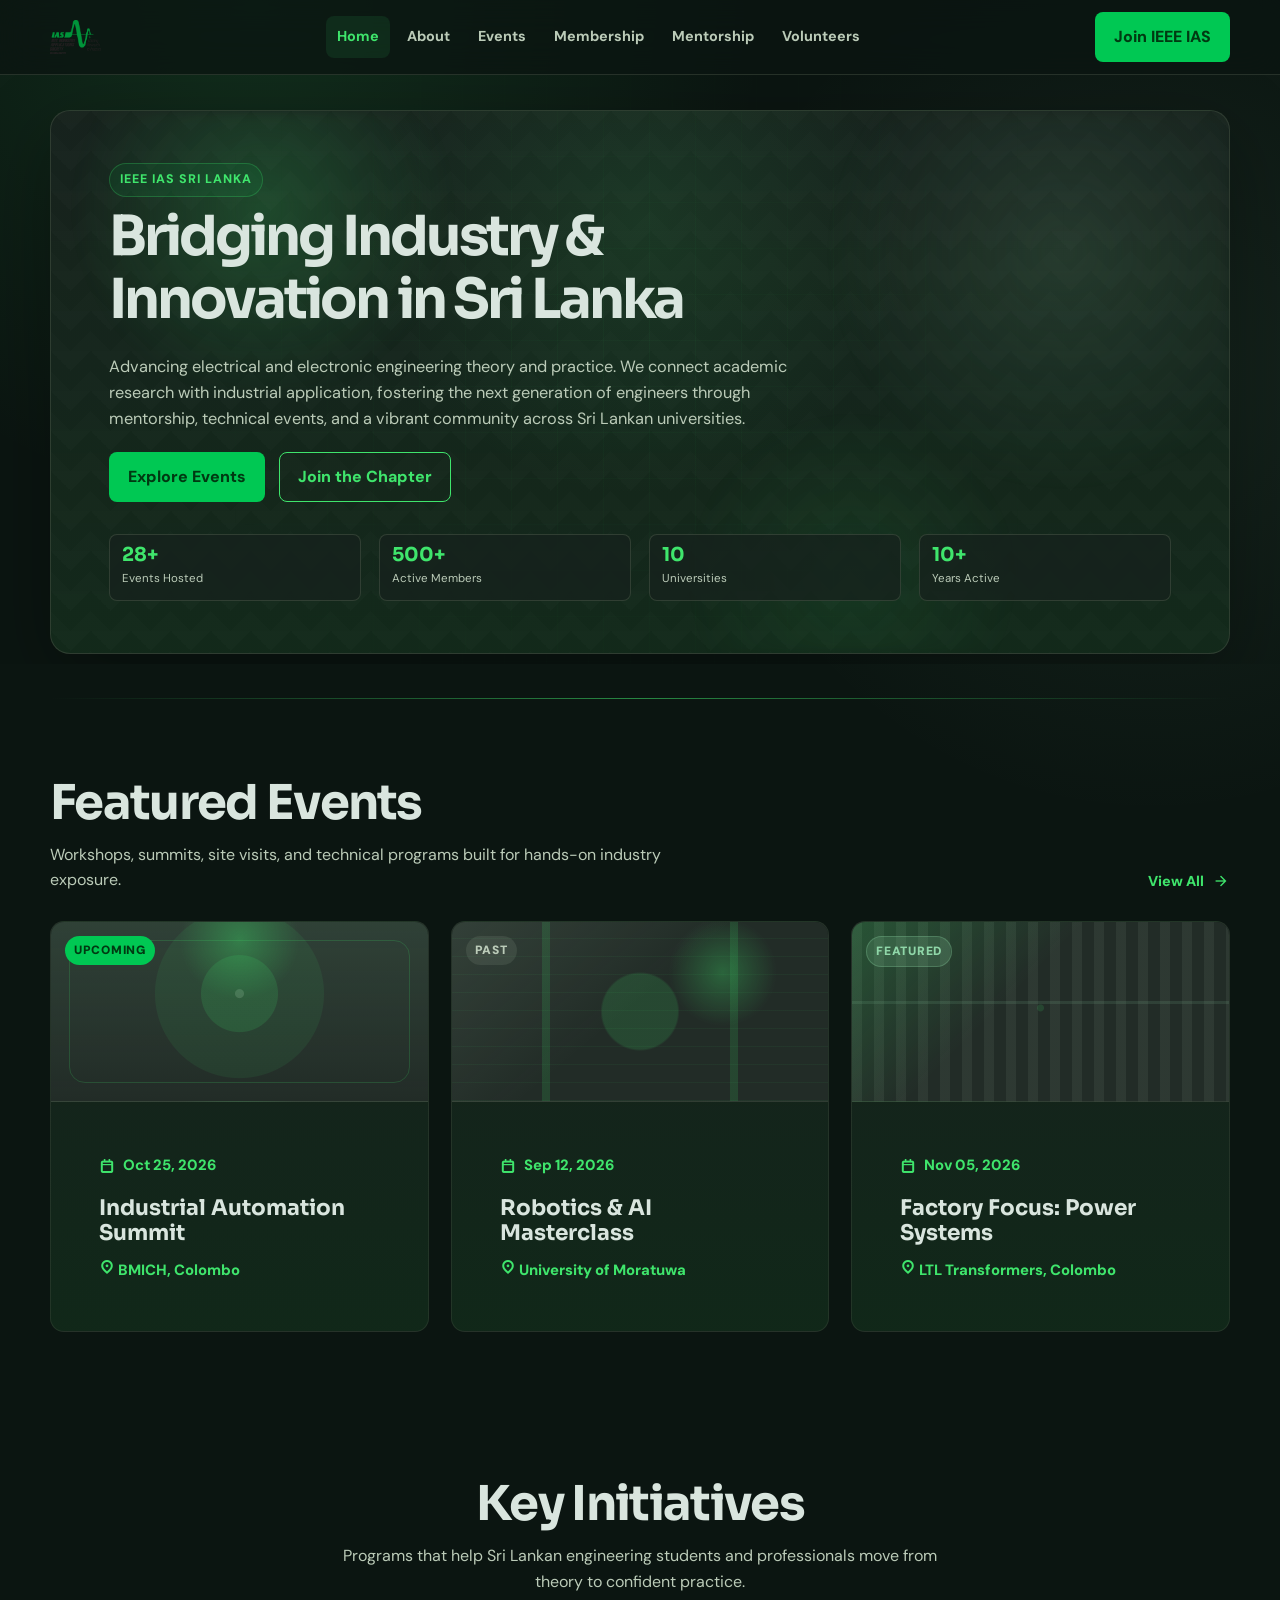
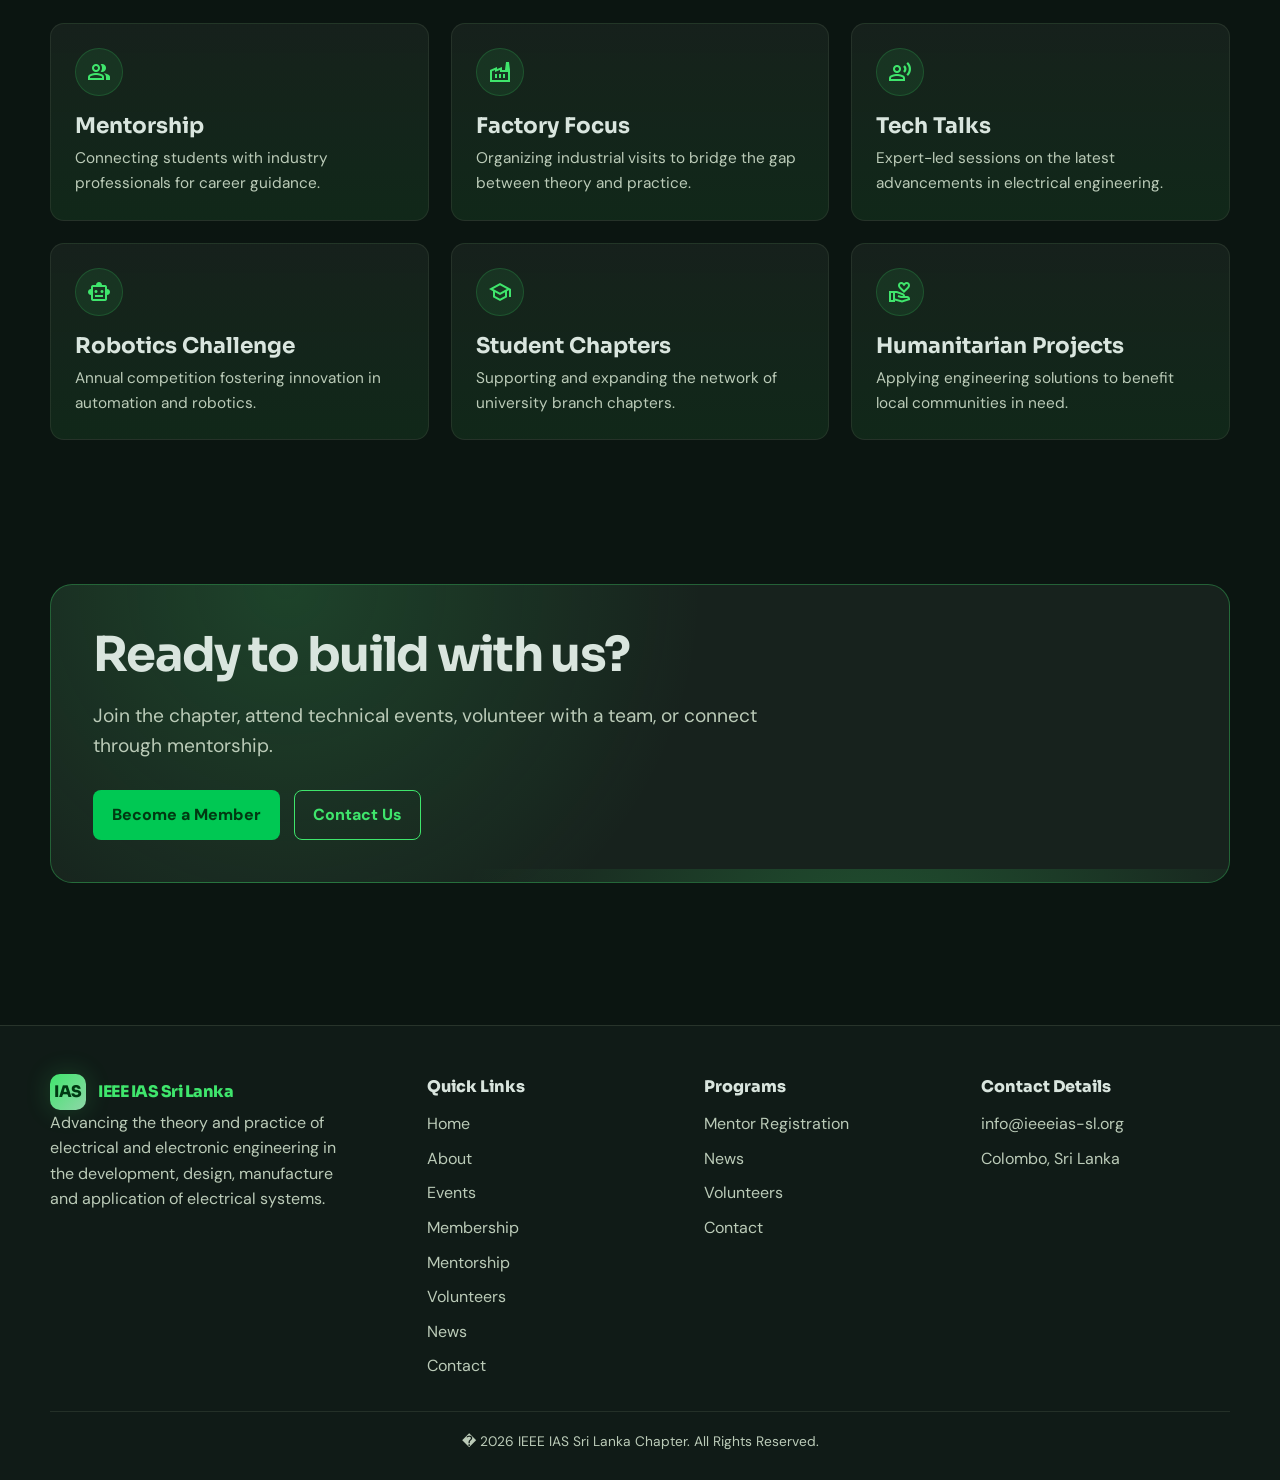
==== commit 2da32e29: "02 02" ====
--- a/index.html
+++ b/index.html
@@ -1,4 +1,4 @@
-﻿<!DOCTYPE html>
+<!DOCTYPE html>
 <html lang="en">
 <head>
   <meta charset="UTF-8">
@@ -8,7 +8,7 @@
   <link rel="preconnect" href="https://fonts.gstatic.com" crossorigin>
   <link href="https://fonts.googleapis.com/css2?family=DM+Sans:wght@400;500;700;800&family=Sora:wght@400;700;800&display=swap" rel="stylesheet">
   <link rel="stylesheet" href="https://fonts.googleapis.com/css2?family=Material+Symbols+Outlined:wght@100..700&display=swap">
-  <link rel="stylesheet" href="assets/css/styles.css">
+  <link rel="stylesheet" href="assets/css/index.css">
 </head>
 <body data-page="home">
   <div class="loader" id="pageLoader">
@@ -148,7 +148,7 @@
         <div class="footer-links"><a href="mailto:info@ieeeias-sl.org">info@ieeeias-sl.org</a><span>Colombo, Sri Lanka</span></div>
       </div>
     </div>
-    <div class="container copyright">© 2026 IEEE IAS Sri Lanka Chapter. All Rights Reserved.</div>
+    <div class="container copyright">� 2026 IEEE IAS Sri Lanka Chapter. All Rights Reserved.</div>
   </footer>
   <div class="toast" data-toast></div>
   <script src="assets/js/main.js"></script>
@@ -156,3 +156,4 @@
 </html>
 
 
+
--- a/assets/css/index.css
+++ b/assets/css/index.css
@@ -0,0 +1,3 @@
+@import url("./styles.css");
+
+/* Page-specific styles for index.html */
